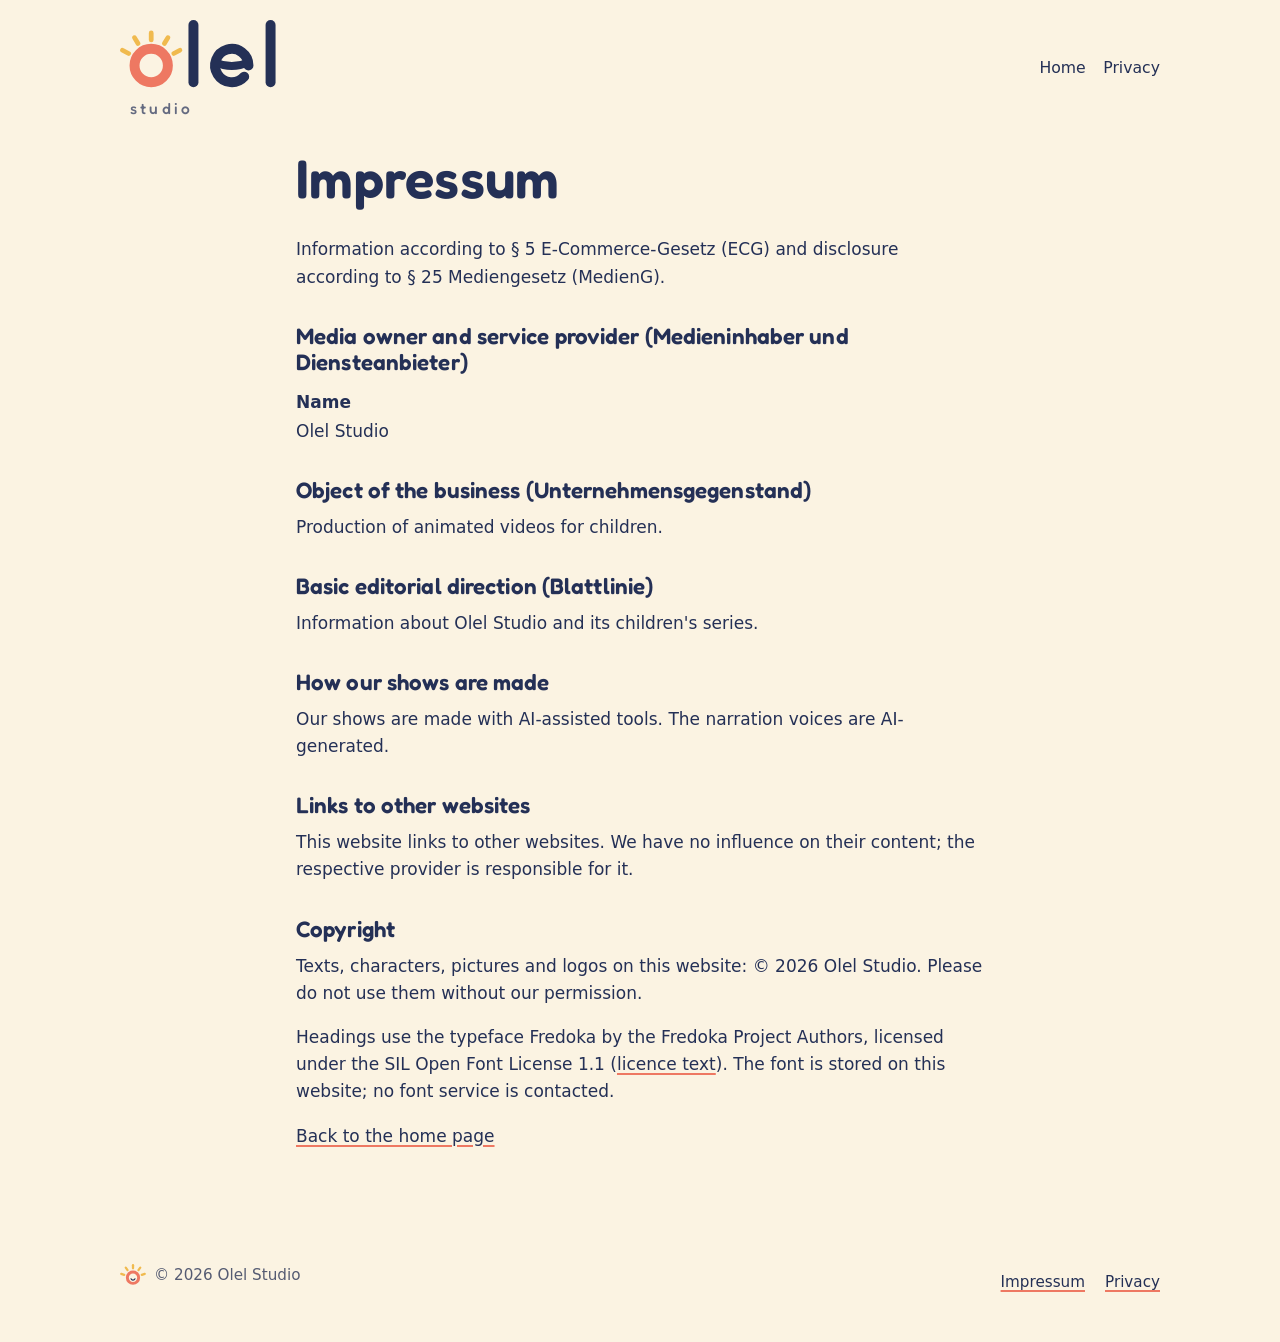
==== impressum.html @ 3c49e5b8 "Olel Studio website, first version Co-Authored-By: Claude Opus 5.5 <noreply@anthropic.com>" ====
<!doctype html>
<html lang="en">
<head>
<meta charset="utf-8">
<meta name="viewport" content="width=device-width, initial-scale=1">
<title>Impressum | Olel Studio</title>
<meta name="description" content="Impressum (legal notice) of Olel Studio according to § 5 ECG and § 25 MedienG.">
<meta name="robots" content="index, follow">
<meta name="theme-color" content="#FBF3E2">
<link rel="canonical" href="https://olel.tv/impressum.html">
<link rel="icon" href="favicon.ico" sizes="any">
<link rel="icon" href="assets/icon-32.png" type="image/png" sizes="32x32">
<link rel="apple-touch-icon" href="apple-touch-icon.png">
<link rel="manifest" href="site.webmanifest">
<link rel="stylesheet" href="assets/site.css">
</head>
<body>
<a class="skip-link" href="#main">Skip to content</a>

<header class="site-header">
  <div class="wrap">
    <a class="logo" href="index.html" aria-label="Olel Studio, home">
      <svg xmlns="http://www.w3.org/2000/svg" viewBox="16 150 720 437" aria-hidden="true" focusable="false">
        <circle cx="160" cy="360" r="77" fill="none" stroke="#EE7862" stroke-width="46"/>
        <g stroke="#F0BA4E" stroke-width="22" stroke-linecap="round">
          <line x1="264.19" y1="304.60" x2="292.44" y2="289.58"/>
          <line x1="220.77" y1="258.85" x2="237.26" y2="231.42"/>
          <line x1="160.00" y1="242.00" x2="160.00" y2="210.00"/>
          <line x1="99.23" y1="258.85" x2="82.74" y2="231.42"/>
          <line x1="55.81" y1="304.60" x2="27.56" y2="289.58"/>
        </g>
        <g fill="none" stroke="#243056" stroke-width="46" stroke-linecap="round">
          <line x1="355" y1="173" x2="355" y2="437"/>
          <path d="M609,360 A77,77 0 1 0 589.22,411.52"/>
          <path d="M455.00,344.60 C505.05,367.70 558.95,367.70 609.00,344.60" stroke-width="35.88"/>
          <line x1="711" y1="173" x2="711" y2="437"/>
        </g>
        <text x="64" y="584" font-family="Fredoka, ui-rounded, sans-serif" font-weight="500" font-size="72" letter-spacing="14" fill="#646A80">studio</text>
      </svg>
    </a>
    <nav class="nav" aria-label="Main">
      <a href="index.html">Home</a>
      <a href="privacy.html">Privacy</a>
    </nav>
  </div>
</header>

<main id="main" class="legal">
  <div class="wrap">
    <h1>Impressum</h1>
    <p>Information according to <span lang="de">§ 5 E-Commerce-Gesetz (ECG)</span> and disclosure according to <span lang="de">§ 25 Mediengesetz (MedienG)</span>.</p>

    <h2>Media owner and service provider <span lang="de">(Medieninhaber und Diensteanbieter)</span></h2>
    <dl>
      <dt>Name</dt>
      <dd>Olel Studio</dd>





    </dl>

    <h2>Object of the business <span lang="de">(Unternehmensgegenstand)</span></h2>
    <p>Production of animated videos for children.</p>

    <h2>Basic editorial direction <span lang="de">(Blattlinie)</span></h2>
    <p>Information about Olel Studio and its children's series.</p>

    <h2>How our shows are made</h2>
    <p>Our shows are made with AI-assisted tools. The narration voices are AI-generated.</p>

    <h2>Links to other websites</h2>
    <p>This website links to other websites. We have no influence on their content; the respective provider is responsible for it.</p>

    <h2>Copyright</h2>
    <p>Texts, characters, pictures and logos on this website: &copy; 2026 Olel Studio. Please do not use them without our permission.</p>
    <p>Headings use the typeface Fredoka by the Fredoka Project Authors, licensed under the SIL Open Font License 1.1 (<a href="assets/fonts/OFL.txt">licence text</a>). The font is stored on this website; no font service is contacted.</p>

    <p><a class="back" href="index.html">Back to the home page</a></p>
  </div>
</main>

<footer class="site-footer">
  <div class="wrap">
    <p class="footer-sun"><img src="assets/olel-sun.svg" alt="" width="26" height="21"> &copy; 2026 Olel Studio</p>
    <ul>
      <li><a href="impressum.html" aria-current="page">Impressum</a></li>
      <li><a href="privacy.html">Privacy</a></li>
    </ul>
  </div>
</footer>
</body>
</html>
---- assets/site.css ----
/* Olel Studio - olel.tv
   Plain CSS, no build step, no external requests.
   Palette (see logo README): navy #243056, coral #EE7862, gold #F0BA4E, cream #FBF3E2. */

@font-face {
  font-family: "Fredoka";
  src: url("fonts/Fredoka-latin.woff2") format("woff2"),
       url("fonts/Fredoka-variable.ttf") format("truetype");
  font-weight: 300 700;
  font-style: normal;
  font-display: swap;
}

:root {
  --navy: #243056;
  --coral: #EE7862;
  --gold: #F0BA4E;
  --cream: #FBF3E2;
  --paper: #FFFAF0;
  --muted: #555B72;       /* 6.0:1 on cream */
  --line: #E9DCC0;
  --coral-soft: #FADBD2;
  --gold-soft: #FBE9C2;
  --radius: 20px;
  --wrap: 68rem;
  --font-head: "Fredoka", ui-rounded, "Segoe UI", system-ui, sans-serif;
  --font-body: system-ui, -apple-system, "Segoe UI", Roboto, "Helvetica Neue", Arial, sans-serif;
  color-scheme: light;
}

*, *::before, *::after { box-sizing: border-box; }

html { -webkit-text-size-adjust: 100%; text-size-adjust: 100%; scroll-behavior: smooth; }

body {
  margin: 0;
  background: var(--cream);
  color: var(--navy);
  font-family: var(--font-body);
  font-size: 1.0625rem;
  line-height: 1.6;
}

img, svg { display: block; max-width: 100%; height: auto; }

h1, h2, h3 {
  font-family: var(--font-head);
  font-weight: 600;
  line-height: 1.15;
  margin: 0 0 0.5em;
  letter-spacing: 0.005em;
}
h1 { font-size: clamp(2.1rem, 6vw, 3.4rem); }
h2 { font-size: clamp(1.6rem, 4vw, 2.25rem); }
h3 { font-size: 1.25rem; }

p { margin: 0 0 1em; }

a {
  color: var(--navy);
  text-decoration: underline;
  text-decoration-color: var(--coral);
  text-decoration-thickness: 2px;
  text-underline-offset: 3px;
}
a:hover { text-decoration-color: var(--navy); }

:focus-visible {
  outline: 3px solid var(--navy);
  outline-offset: 3px;
  border-radius: 6px;
}

.skip-link {
  position: absolute;
  left: 1rem;
  top: -4rem;
  background: var(--navy);
  color: var(--cream);
  padding: 0.6rem 1rem;
  border-radius: 10px;
  z-index: 10;
}
.skip-link:focus { top: 1rem; }

.wrap {
  width: 100%;
  max-width: var(--wrap);
  margin: 0 auto;
  padding: 0 1rem;
}
@media (min-width: 40rem) { .wrap { padding: 0 1.5rem; } }

/* Header */
.site-header { padding: 1.25rem 0 0.5rem; }
.site-header .wrap {
  display: flex;
  align-items: center;
  justify-content: space-between;
  gap: 1rem;
  flex-wrap: wrap;
}
.logo { display: inline-block; text-decoration: none; }
.logo svg { width: 132px; }
@media (min-width: 40rem) { .logo svg { width: 156px; } }

.nav { display: flex; gap: 0.25rem 1.1rem; flex-wrap: wrap; font-size: 0.98rem; }
.nav a { text-decoration-color: transparent; padding: 0.25rem 0; }
.nav a:hover, .nav a:focus-visible { text-decoration-color: var(--coral); }

/* Hero */
.hero { padding: 1.5rem 0 2.5rem; }
.hero .wrap { display: grid; gap: 1.75rem; align-items: center; }
@media (min-width: 52rem) { .hero .wrap { grid-template-columns: 1.05fr 1fr; gap: 2.5rem; } }
.hero .lede { font-size: 1.15rem; max-width: 34rem; }
.hero-figure {
  margin: 0;
  border-radius: var(--radius);
  overflow: hidden;
  box-shadow: 0 10px 30px -14px rgba(36, 48, 86, 0.45);
  border: 4px solid var(--paper);
}

.eyebrow {
  display: inline-flex;
  align-items: center;
  gap: 0.5rem;
  font-family: var(--font-head);
  font-weight: 500;
  font-size: 0.95rem;
  background: var(--gold-soft);
  border-radius: 999px;
  padding: 0.25rem 0.85rem 0.25rem 0.5rem;
  margin-bottom: 1rem;
}
.eyebrow img { width: 22px; height: auto; }

/* Sections */
.section { padding: 3rem 0; }
.section-alt { background: var(--paper); border-top: 1px solid var(--line); border-bottom: 1px solid var(--line); }
.section-intro { max-width: 42rem; }

/* Series */
.banner {
  margin: 1.5rem 0 2rem;
  border-radius: var(--radius);
  overflow: hidden;
  box-shadow: 0 10px 30px -14px rgba(36, 48, 86, 0.45);
}

.episodes {
  list-style: none;
  padding: 0;
  margin: 0 0 2rem;
  display: grid;
  gap: 1.25rem;
}
@media (min-width: 36rem) { .episodes { grid-template-columns: repeat(2, 1fr); } }
@media (min-width: 56rem) { .episodes { grid-template-columns: repeat(3, 1fr); } }

.card {
  background: var(--paper);
  border: 1px solid var(--line);
  border-radius: var(--radius);
  overflow: hidden;
  height: 100%;
}
.section-alt .card { background: var(--cream); }
.card img { width: 100%; aspect-ratio: 16 / 9; object-fit: cover; }
.card-body { padding: 0.9rem 1.1rem 1.1rem; }
.card-body h3 { margin-bottom: 0.35rem; }
.ep-num { font-size: 0.9rem; color: var(--muted); margin: 0 0 0.2rem; }
.words { margin: 0; font-size: 0.98rem; }
.word {
  display: inline-block;
  font-family: var(--font-head);
  font-weight: 500;
  background: var(--coral-soft);
  border-radius: 999px;
  padding: 0.05rem 0.65rem;
  margin: 0.15rem 0.1rem 0 0;
}

.watch {
  display: flex;
  flex-wrap: wrap;
  align-items: center;
  gap: 0.75rem 1rem;
}
.button {
  display: inline-flex;
  align-items: center;
  gap: 0.55rem;
  background: var(--navy);
  color: var(--cream);
  font-family: var(--font-head);
  font-weight: 500;
  font-size: 1.1rem;
  text-decoration: none;
  padding: 0.75rem 1.35rem;
  border-radius: 999px;
  transition: background-color 0.2s ease;
}
.button:hover { background: #313f6e; color: var(--cream); }
.button:focus-visible { outline-color: var(--coral); outline-offset: 3px; }
.button svg { width: 1.1em; height: 1.1em; }
.badge {
  font-family: var(--font-head);
  font-weight: 500;
  background: var(--gold-soft);
  border: 1px dashed #C9962E;
  border-radius: 999px;
  padding: 0.3rem 0.85rem;
  font-size: 0.95rem;
}
.note { color: var(--muted); font-size: 0.95rem; margin-top: 1rem; }

/* How we make */
.points {
  list-style: none;
  padding: 0;
  margin: 1.5rem 0 2rem;
  display: grid;
  gap: 1rem;
}
@media (min-width: 40rem) { .points { grid-template-columns: repeat(2, 1fr); } }
@media (min-width: 60rem) { .points { grid-template-columns: repeat(3, 1fr); } }
.points li {
  background: var(--cream);
  border-radius: var(--radius);
  padding: 1.1rem 1.2rem 0.4rem;
  border-left: 6px solid var(--gold);
}
.points li:nth-child(3n+2) { border-left-color: var(--coral); }
.points li:nth-child(3n) { border-left-color: var(--navy); }
.points h3 { font-size: 1.15rem; margin-bottom: 0.3rem; }

.cast {
  list-style: none;
  padding: 0;
  margin: 0;
  display: grid;
  gap: 1rem;
}
@media (min-width: 40rem) { .cast { grid-template-columns: repeat(3, 1fr); } }
.cast figure { margin: 0; }
.cast img { border-radius: 14px; aspect-ratio: 16 / 9; object-fit: cover; width: 100%; }
.cast figcaption { font-size: 0.95rem; color: var(--muted); padding-top: 0.4rem; }

/* Parents */
.tips {
  counter-reset: tip;
  list-style: none;
  padding: 0;
  margin: 1.5rem 0 0;
  display: grid;
  gap: 1rem;
}
@media (min-width: 44rem) { .tips { grid-template-columns: repeat(2, 1fr); } }
.tips li {
  counter-increment: tip;
  position: relative;
  background: var(--paper);
  border: 1px solid var(--line);
  border-radius: var(--radius);
  padding: 1.1rem 1.2rem 0.3rem 4rem;
}
.tips li::before {
  content: counter(tip);
  position: absolute;
  left: 1.1rem;
  top: 1.05rem;
  width: 2.1rem;
  height: 2.1rem;
  border-radius: 50%;
  background: var(--coral-soft);
  font-family: var(--font-head);
  font-weight: 600;
  display: grid;
  place-items: center;
}
.tips h3 { font-size: 1.15rem; margin-bottom: 0.25rem; }

.age-box {
  margin-top: 1.5rem;
  background: var(--gold-soft);
  border-radius: var(--radius);
  padding: 1.1rem 1.3rem 0.2rem;
}

/* Honesty / AI */
.honest {
  background: var(--navy);
  color: var(--cream);
  border-radius: var(--radius);
  padding: 1.6rem 1.4rem 0.8rem;
}
.honest h2 { color: var(--cream); }
.honest a { color: var(--cream); text-decoration-color: var(--gold); }
.honest strong { color: #FFE3A3; font-weight: 600; }

/* Footer */
.site-footer {
  padding: 2rem 0 2.5rem;
  font-size: 0.95rem;
  color: var(--muted);
}
.site-footer .wrap {
  display: flex;
  flex-wrap: wrap;
  gap: 0.75rem 1.5rem;
  align-items: center;
  justify-content: space-between;
}
.site-footer ul { list-style: none; display: flex; flex-wrap: wrap; gap: 0.5rem 1.25rem; padding: 0; margin: 0; }
.site-footer a { color: var(--navy); }
.footer-sun { display: inline-flex; align-items: center; gap: 0.5rem; }
.footer-sun img { width: 26px; }

/* Legal pages */
.legal { padding: 1.5rem 0 3rem; }
.legal .wrap { max-width: 46rem; }
.legal h2 { font-size: 1.4rem; margin-top: 2rem; }
.legal dl { margin: 0 0 1rem; }
.legal dt { font-weight: 700; margin-top: 0.9rem; }
.legal dd { margin: 0.1rem 0 0; }
.placeholder {
  background: #FFE3A3;
  outline: 2px dashed #B9811B;
  border-radius: 4px;
  padding: 0 0.3rem;
  font-family: ui-monospace, "Cascadia Mono", Consolas, monospace;
  font-size: 0.95em;
}
.back { display: inline-block; margin-bottom: 1rem; }

@media (prefers-reduced-motion: reduce) {
  html { scroll-behavior: auto; }
  *, *::before, *::after { transition: none !important; animation: none !important; }
}

@media print {
  body { background: #fff; }
  .nav, .skip-link { display: none; }
}
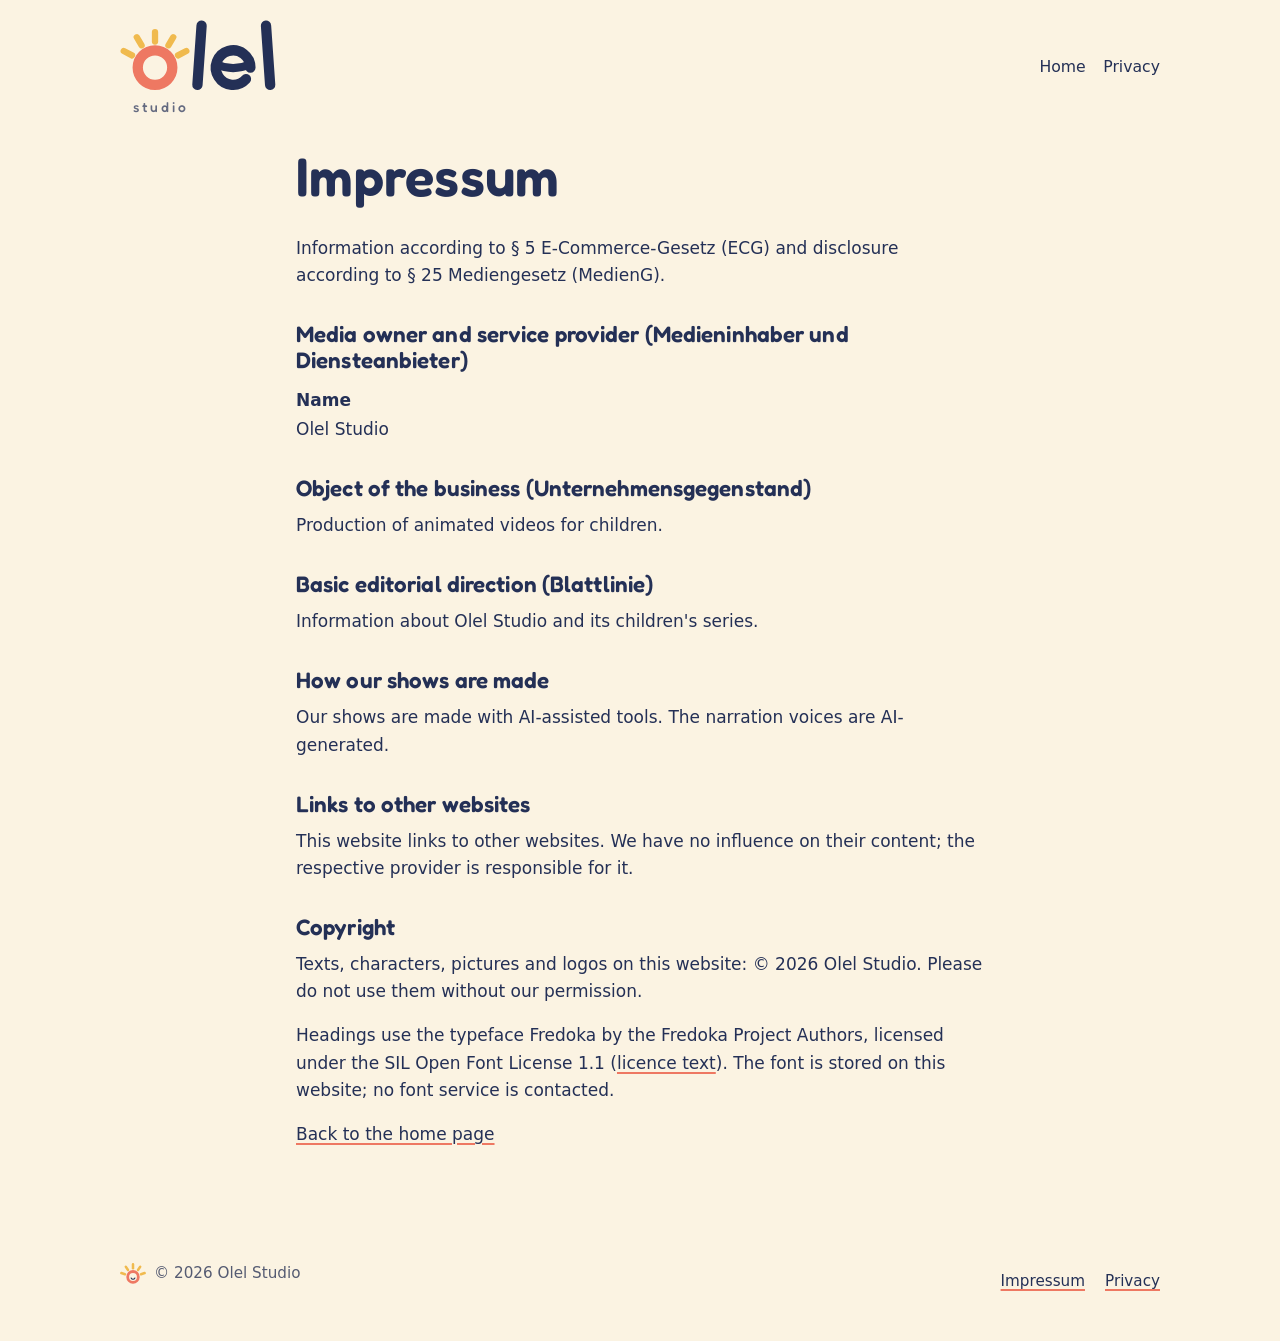
==== commit 0e0120dc: "Refined Olel logo (C3: tighter spacing, friends lean, bolder rays) Co-Authored-By: Claude Opus 5.5 <" ====
--- a/impressum.html
+++ b/impressum.html
@@ -20,22 +20,22 @@
 <header class="site-header">
   <div class="wrap">
     <a class="logo" href="index.html" aria-label="Olel Studio, home">
-      <svg xmlns="http://www.w3.org/2000/svg" viewBox="16 150 720 437" aria-hidden="true" focusable="false">
+      <svg xmlns="http://www.w3.org/2000/svg" viewBox="4 148 695 415" aria-hidden="true" focusable="false">
         <circle cx="160" cy="360" r="77" fill="none" stroke="#EE7862" stroke-width="46"/>
-        <g stroke="#F0BA4E" stroke-width="22" stroke-linecap="round">
-          <line x1="264.19" y1="304.60" x2="292.44" y2="289.58"/>
-          <line x1="220.77" y1="258.85" x2="237.26" y2="231.42"/>
-          <line x1="160.00" y1="242.00" x2="160.00" y2="210.00"/>
-          <line x1="99.23" y1="258.85" x2="82.74" y2="231.42"/>
-          <line x1="55.81" y1="304.60" x2="27.56" y2="289.58"/>
+        <g stroke="#F0BA4E" stroke-width="28" stroke-linecap="round">
+          <line x1="262.42" y1="305.54" x2="299.51" y2="285.82"/>
+          <line x1="219.74" y1="260.57" x2="241.38" y2="224.57"/>
+          <line x1="160.00" y1="244.00" x2="160.00" y2="202.00"/>
+          <line x1="100.26" y1="260.57" x2="78.62" y2="224.57"/>
+          <line x1="57.58" y1="305.54" x2="20.49" y2="285.82"/>
         </g>
         <g fill="none" stroke="#243056" stroke-width="46" stroke-linecap="round">
-          <line x1="355" y1="173" x2="355" y2="437"/>
-          <path d="M609,360 A77,77 0 1 0 589.22,411.52"/>
-          <path d="M455.00,344.60 C505.05,367.70 558.95,367.70 609.00,344.60" stroke-width="35.88"/>
-          <line x1="711" y1="173" x2="711" y2="437"/>
+          <line x1="367.42" y1="173.64" x2="349.00" y2="437.00"/>
+          <line x1="654.58" y1="173.64" x2="673.00" y2="437.00"/>
+          <path d="M585.00,360.00 A77.00,77.00 0 1 0 565.22,411.52" stroke-width="46"/>
+          <path d="M431.00,344.60 C481.05,367.70 534.95,367.70 585.00,344.60" stroke-width="35.88"/>
         </g>
-        <text x="64" y="584" font-family="Fredoka, ui-rounded, sans-serif" font-weight="500" font-size="72" letter-spacing="14" fill="#646A80">studio</text>
+        <text x="64" y="560" font-family="Fredoka, ui-rounded, sans-serif" font-weight="500" font-size="62" letter-spacing="13" fill="#646A80">studio</text>
       </svg>
     </a>
     <nav class="nav" aria-label="Main">
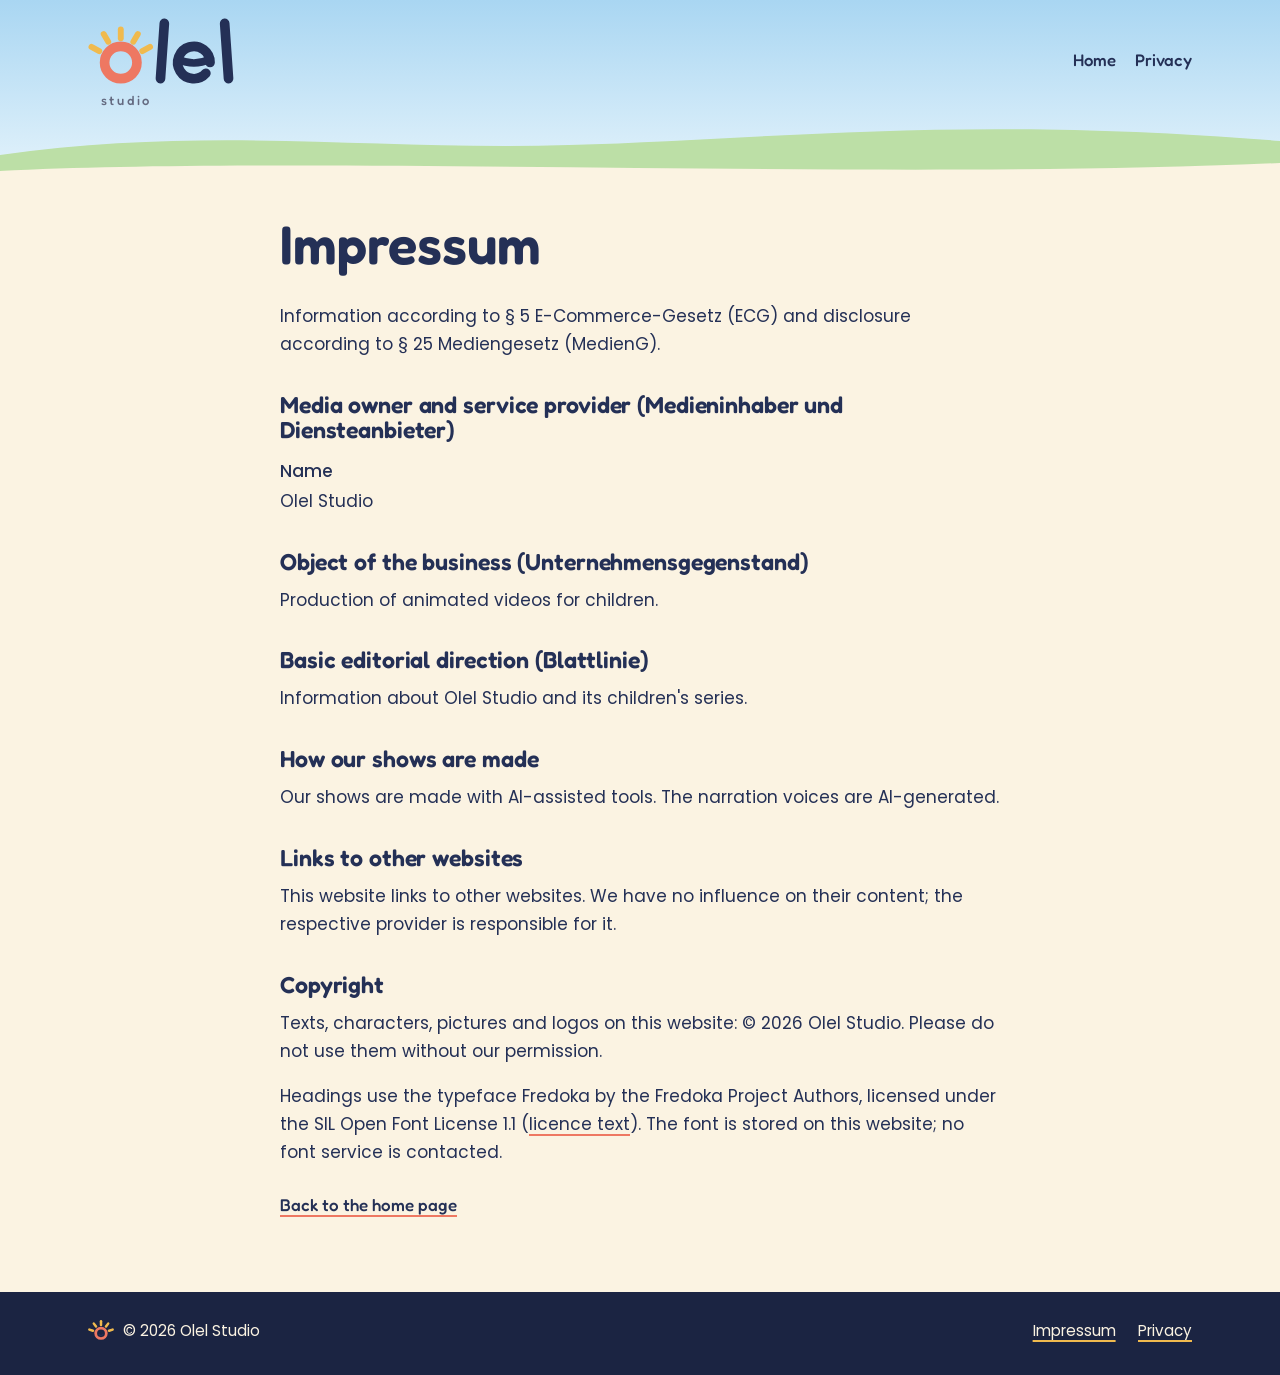
==== commit f16d0db9: "New olel.tv: animated valley, real characters, shorter copy Co-Authored-By: Claude Opus 5.5 <noreply" ====
--- a/impressum.html
+++ b/impressum.html
@@ -14,15 +14,16 @@
 <link rel="manifest" href="site.webmanifest">
 <link rel="stylesheet" href="assets/site.css">
 </head>
-<body>
+<body class="legal-page">
 <a class="skip-link" href="#main">Skip to content</a>
 
+<div class="legal-top">
 <header class="site-header">
   <div class="wrap">
     <a class="logo" href="index.html" aria-label="Olel Studio, home">
       <svg xmlns="http://www.w3.org/2000/svg" viewBox="4 148 695 415" aria-hidden="true" focusable="false">
         <circle cx="160" cy="360" r="77" fill="none" stroke="#EE7862" stroke-width="46"/>
-        <g stroke="#F0BA4E" stroke-width="28" stroke-linecap="round">
+        <g class="logo-rays" stroke="#F0BA4E" stroke-width="28" stroke-linecap="round">
           <line x1="262.42" y1="305.54" x2="299.51" y2="285.82"/>
           <line x1="219.74" y1="260.57" x2="241.38" y2="224.57"/>
           <line x1="160.00" y1="244.00" x2="160.00" y2="202.00"/>
@@ -44,6 +45,8 @@
     </nav>
   </div>
 </header>
+<svg class="hills" viewBox="0 0 1440 80" preserveAspectRatio="none" aria-hidden="true" focusable="false"><path d="M0 80 V44 C240 14 420 40 640 34 C880 28 1080 4 1440 30 V80 Z" fill="#BCDFA6"/><path d="M0 80 V60 C360 44 1000 70 1440 52 V80 Z" fill="#FBF3E2"/></svg>
+</div>
 
 <main id="main" class="legal">
   <div class="wrap">
--- a/assets/site.css
+++ b/assets/site.css
@@ -1,6 +1,8 @@
-/* Olel Studio - olel.tv
-   Plain CSS, no build step, no external requests.
-   Palette (see logo README): navy #243056, coral #EE7862, gold #F0BA4E, cream #FBF3E2. */
+/* Olel Studio, olel.tv (v2, 23 Nov 2026)
+   Plain CSS, no build step, no requests to any other server.
+   Studio colours (logo README): navy #243056, coral #EE7862, gold #F0BA4E, cream #FBF3E2.
+   Show colours (look.py "bplus2"): Tumbo teal (32,164,152), digger violet (134,92,214), outline navy #2A2F45.
+   Motion: transform and opacity only, slow and calm; prefers-reduced-motion turns all of it off. */
 
 @font-face {
   font-family: "Fredoka";
@@ -10,50 +12,74 @@
   font-style: normal;
   font-display: swap;
 }
+@font-face {
+  font-family: "Poppins";
+  src: url("fonts/Poppins-Regular-latin.woff2") format("woff2");
+  font-weight: 400;
+  font-style: normal;
+  font-display: swap;
+}
+@font-face {
+  font-family: "Poppins";
+  src: url("fonts/Poppins-Medium-latin.woff2") format("woff2");
+  font-weight: 500 700;
+  font-style: normal;
+  font-display: swap;
+}
 
 :root {
   --navy: #243056;
+  --ink: #2A2F45;
   --coral: #EE7862;
   --gold: #F0BA4E;
   --cream: #FBF3E2;
-  --paper: #FFFAF0;
-  --muted: #555B72;       /* 6.0:1 on cream */
-  --line: #E9DCC0;
-  --coral-soft: #FADBD2;
-  --gold-soft: #FBE9C2;
-  --radius: 20px;
-  --wrap: 68rem;
+  --paper: #FFFDF8;
+  --muted: #4E566F;
+  --sky-top: #A9D6F2;
+  --sky-low: #E8F5FC;
+  --grass: #A4CF86;
+  --teal: #20A498;
+  --teal-deep: #11695F;
+  --violet: #865CD6;
+  --violet-deep: #5E3BB0;
+  --red-deep: #B42A24;
+  --brown-deep: #7E4C20;
+  --teal-soft: #D6F0EC;
+  --violet-soft: #ECE4FA;
+  --coral-soft: #FCE1D9;
+  --gold-soft: #FCEBC4;
+  --green-soft: #DDEFD0;
+  --red-soft: #FBDCD8;
+  --brown-soft: #F3E3D1;
+  --wrap: 72rem;
   --font-head: "Fredoka", ui-rounded, "Segoe UI", system-ui, sans-serif;
-  --font-body: system-ui, -apple-system, "Segoe UI", Roboto, "Helvetica Neue", Arial, sans-serif;
+  --font-body: "Poppins", system-ui, -apple-system, "Segoe UI", sans-serif;
+  --pop: cubic-bezier(.34, 1.56, .64, 1);
   color-scheme: light;
 }
 
 *, *::before, *::after { box-sizing: border-box; }
-
 html { -webkit-text-size-adjust: 100%; text-size-adjust: 100%; scroll-behavior: smooth; }
-
 body {
   margin: 0;
   background: var(--cream);
   color: var(--navy);
   font-family: var(--font-body);
   font-size: 1.0625rem;
-  line-height: 1.6;
-}
-
-img, svg { display: block; max-width: 100%; height: auto; }
+  line-height: 1.65;
+  overflow-x: hidden;
+}
+img, svg, video { display: block; max-width: 100%; }
+img { height: auto; }
 
 h1, h2, h3 {
   font-family: var(--font-head);
   font-weight: 600;
-  line-height: 1.15;
-  margin: 0 0 0.5em;
-  letter-spacing: 0.005em;
-}
-h1 { font-size: clamp(2.1rem, 6vw, 3.4rem); }
-h2 { font-size: clamp(1.6rem, 4vw, 2.25rem); }
-h3 { font-size: 1.25rem; }
-
+  line-height: 1.1;
+  margin: 0 0 .5em;
+}
+h2 { font-size: clamp(1.9rem, 4.6vw, 3rem); letter-spacing: -.005em; }
+h3 { font-size: 1.3rem; }
 p { margin: 0 0 1em; }
 
 a {
@@ -61,285 +87,433 @@
   text-decoration: underline;
   text-decoration-color: var(--coral);
   text-decoration-thickness: 2px;
-  text-underline-offset: 3px;
-}
-a:hover { text-decoration-color: var(--navy); }
-
-:focus-visible {
-  outline: 3px solid var(--navy);
-  outline-offset: 3px;
-  border-radius: 6px;
-}
+  text-underline-offset: 4px;
+}
+a:hover { text-decoration-style: wavy; }
+
+:focus-visible { outline: 3px solid var(--navy); outline-offset: 3px; border-radius: 8px; }
 
 .skip-link {
-  position: absolute;
-  left: 1rem;
-  top: -4rem;
-  background: var(--navy);
-  color: var(--cream);
-  padding: 0.6rem 1rem;
-  border-radius: 10px;
-  z-index: 10;
+  position: absolute; left: 1rem; top: -5rem; z-index: 50;
+  background: var(--navy); color: var(--cream);
+  padding: .6rem 1rem; border-radius: 12px;
 }
 .skip-link:focus { top: 1rem; }
-
-.wrap {
-  width: 100%;
-  max-width: var(--wrap);
-  margin: 0 auto;
-  padding: 0 1rem;
-}
+.sr-only {
+  position: absolute; width: 1px; height: 1px; margin: -1px; padding: 0;
+  overflow: hidden; clip: rect(0 0 0 0); white-space: nowrap; border: 0;
+}
+
+.wrap { width: 100%; max-width: var(--wrap); margin: 0 auto; padding: 0 1rem; }
 @media (min-width: 40rem) { .wrap { padding: 0 1.5rem; } }
 
-/* Header */
-.site-header { padding: 1.25rem 0 0.5rem; }
-.site-header .wrap {
-  display: flex;
-  align-items: center;
-  justify-content: space-between;
-  gap: 1rem;
-  flex-wrap: wrap;
-}
-.logo { display: inline-block; text-decoration: none; }
-.logo svg { width: 132px; }
-@media (min-width: 40rem) { .logo svg { width: 156px; } }
-
-.nav { display: flex; gap: 0.25rem 1.1rem; flex-wrap: wrap; font-size: 0.98rem; }
-.nav a { text-decoration-color: transparent; padding: 0.25rem 0; }
-.nav a:hover, .nav a:focus-visible { text-decoration-color: var(--coral); }
-
-/* Hero */
-.hero { padding: 1.5rem 0 2.5rem; }
-.hero .wrap { display: grid; gap: 1.75rem; align-items: center; }
-@media (min-width: 52rem) { .hero .wrap { grid-template-columns: 1.05fr 1fr; gap: 2.5rem; } }
-.hero .lede { font-size: 1.15rem; max-width: 34rem; }
-.hero-figure {
-  margin: 0;
-  border-radius: var(--radius);
+/* ---------- header ---------- */
+.site-header { position: relative; z-index: 5; padding: 1.1rem 0 .4rem; }
+.home .site-header { position: absolute; top: 0; left: 0; right: 0; }
+.site-header .wrap { display: flex; align-items: center; justify-content: space-between; gap: .75rem 1.25rem; }
+.logo { display: inline-block; text-decoration: none; border-radius: 10px; }
+.logo svg { width: 96px; height: auto; overflow: visible; }
+@media (min-width: 40rem) { .logo svg { width: 146px; } }
+.logo-rays { transform-box: view-box; transform-origin: 160px 360px; }
+.logo:hover .logo-rays, .logo:focus-visible .logo-rays { animation: rays-wiggle 1.1s ease-in-out; }
+@keyframes rays-wiggle {
+  0%, 100% { transform: rotate(0); }
+  30% { transform: rotate(-14deg); }
+  65% { transform: rotate(10deg); }
+}
+.nav { display: flex; gap: .1rem 1.2rem; white-space: nowrap; font-family: var(--font-head); font-weight: 500; font-size: 1.05rem; }
+.nav a { text-decoration-color: transparent; padding: .25rem 0; }
+.nav a:hover, .nav a:focus-visible { text-decoration-color: var(--coral); text-decoration-style: wavy; }
+@media (max-width: 26rem) { .nav { gap: .1rem .75rem; font-size: .95rem; } }
+
+/* ---------- hero: the valley ---------- */
+.hero {
+  position: relative;
   overflow: hidden;
-  box-shadow: 0 10px 30px -14px rgba(36, 48, 86, 0.45);
-  border: 4px solid var(--paper);
-}
-
-.eyebrow {
-  display: inline-flex;
-  align-items: center;
-  gap: 0.5rem;
-  font-family: var(--font-head);
-  font-weight: 500;
-  font-size: 0.95rem;
-  background: var(--gold-soft);
-  border-radius: 999px;
-  padding: 0.25rem 0.85rem 0.25rem 0.5rem;
-  margin-bottom: 1rem;
-}
-.eyebrow img { width: 22px; height: auto; }
-
-/* Sections */
-.section { padding: 3rem 0; }
-.section-alt { background: var(--paper); border-top: 1px solid var(--line); border-bottom: 1px solid var(--line); }
-.section-intro { max-width: 42rem; }
-
-/* Series */
-.banner {
-  margin: 1.5rem 0 2rem;
-  border-radius: var(--radius);
-  overflow: hidden;
-  box-shadow: 0 10px 30px -14px rgba(36, 48, 86, 0.45);
-}
-
-.episodes {
-  list-style: none;
-  padding: 0;
-  margin: 0 0 2rem;
-  display: grid;
-  gap: 1.25rem;
-}
-@media (min-width: 36rem) { .episodes { grid-template-columns: repeat(2, 1fr); } }
-@media (min-width: 56rem) { .episodes { grid-template-columns: repeat(3, 1fr); } }
-
-.card {
-  background: var(--paper);
-  border: 1px solid var(--line);
-  border-radius: var(--radius);
-  overflow: hidden;
-  height: 100%;
-}
-.section-alt .card { background: var(--cream); }
-.card img { width: 100%; aspect-ratio: 16 / 9; object-fit: cover; }
-.card-body { padding: 0.9rem 1.1rem 1.1rem; }
-.card-body h3 { margin-bottom: 0.35rem; }
-.ep-num { font-size: 0.9rem; color: var(--muted); margin: 0 0 0.2rem; }
-.words { margin: 0; font-size: 0.98rem; }
-.word {
-  display: inline-block;
-  font-family: var(--font-head);
-  font-weight: 500;
-  background: var(--coral-soft);
-  border-radius: 999px;
-  padding: 0.05rem 0.65rem;
-  margin: 0.15rem 0.1rem 0 0;
-}
-
-.watch {
-  display: flex;
-  flex-wrap: wrap;
-  align-items: center;
-  gap: 0.75rem 1rem;
-}
-.button {
-  display: inline-flex;
-  align-items: center;
-  gap: 0.55rem;
-  background: var(--navy);
-  color: var(--cream);
-  font-family: var(--font-head);
-  font-weight: 500;
-  font-size: 1.1rem;
-  text-decoration: none;
-  padding: 0.75rem 1.35rem;
-  border-radius: 999px;
-  transition: background-color 0.2s ease;
-}
-.button:hover { background: #313f6e; color: var(--cream); }
-.button:focus-visible { outline-color: var(--coral); outline-offset: 3px; }
-.button svg { width: 1.1em; height: 1.1em; }
-.badge {
-  font-family: var(--font-head);
-  font-weight: 500;
-  background: var(--gold-soft);
-  border: 1px dashed #C9962E;
-  border-radius: 999px;
-  padding: 0.3rem 0.85rem;
-  font-size: 0.95rem;
-}
-.note { color: var(--muted); font-size: 0.95rem; margin-top: 1rem; }
-
-/* How we make */
-.points {
-  list-style: none;
-  padding: 0;
-  margin: 1.5rem 0 2rem;
-  display: grid;
-  gap: 1rem;
-}
-@media (min-width: 40rem) { .points { grid-template-columns: repeat(2, 1fr); } }
-@media (min-width: 60rem) { .points { grid-template-columns: repeat(3, 1fr); } }
-.points li {
-  background: var(--cream);
-  border-radius: var(--radius);
-  padding: 1.1rem 1.2rem 0.4rem;
-  border-left: 6px solid var(--gold);
-}
-.points li:nth-child(3n+2) { border-left-color: var(--coral); }
-.points li:nth-child(3n) { border-left-color: var(--navy); }
-.points h3 { font-size: 1.15rem; margin-bottom: 0.3rem; }
-
-.cast {
-  list-style: none;
-  padding: 0;
-  margin: 0;
-  display: grid;
-  gap: 1rem;
-}
-@media (min-width: 40rem) { .cast { grid-template-columns: repeat(3, 1fr); } }
-.cast figure { margin: 0; }
-.cast img { border-radius: 14px; aspect-ratio: 16 / 9; object-fit: cover; width: 100%; }
-.cast figcaption { font-size: 0.95rem; color: var(--muted); padding-top: 0.4rem; }
-
-/* Parents */
-.tips {
-  counter-reset: tip;
-  list-style: none;
-  padding: 0;
-  margin: 1.5rem 0 0;
-  display: grid;
-  gap: 1rem;
-}
-@media (min-width: 44rem) { .tips { grid-template-columns: repeat(2, 1fr); } }
-.tips li {
-  counter-increment: tip;
+  isolation: isolate;
+  background: linear-gradient(180deg, var(--sky-top) 0%, #C6E6F7 38%, var(--sky-low) 72%);
+  padding-top: 5.5rem;
+}
+@media (min-width: 40rem) { .hero { padding-top: 6.25rem; } }
+
+.sky { position: absolute; inset: 0; z-index: -1; pointer-events: none; }
+.sun {
+  position: absolute; width: clamp(74px, 11vw, 150px); height: auto;
+  top: clamp(4.6rem, 9vw, 6.5rem); right: clamp(.75rem, 7vw, 8rem);
+  overflow: visible;
+}
+.sun-rays { transform-box: view-box; transform-origin: 350px 380px; animation: rays-sway 9s ease-in-out infinite alternate; }
+@keyframes rays-sway { from { transform: rotate(-9deg); } to { transform: rotate(9deg); } }
+
+.clouds { position: absolute; inset: 0; }
+.cloud { position: absolute; left: 0; height: auto; opacity: .95; }
+.cloud.c1 { top: 18%; width: clamp(90px, 13vw, 190px); --x: 8vw; transform: translateX(var(--x)); animation: drift 150s linear infinite; animation-delay: -30s; }
+.cloud.c2 { top: 7%;  width: clamp(70px, 9vw, 140px);  --x: 52vw; transform: translateX(var(--x)); animation: drift 190s linear infinite; animation-delay: -120s; }
+.cloud.c3 { top: 30%; width: clamp(60px, 7vw, 110px);  --x: 74vw; transform: translateX(var(--x)); animation: drift 230s linear infinite; animation-delay: -190s; }
+@keyframes drift { from { transform: translateX(-22vw); } to { transform: translateX(108vw); } }
+
+.hero-copy { position: relative; z-index: 1; text-align: center; padding-top: .5rem; padding-bottom: .25rem; }
+.kicker {
+  display: inline-block; margin: 0 0 .8rem;
+  font-family: var(--font-head); font-weight: 500; font-size: .98rem; letter-spacing: .02em;
+  background: rgba(255, 255, 255, .72); border-radius: 999px; padding: .2rem .9rem;
+}
+.hero h1 {
+  font-size: clamp(3rem, 10.5vw, 6.4rem);
+  line-height: .98;
+  letter-spacing: -.012em;
+  margin: 0 0 .9rem;
+  text-shadow: 0 4px 0 rgba(255, 255, 255, .55);
+}
+.h1-tumbo { color: var(--teal-deep); }
+.lede { max-width: 33rem; margin: 0 auto 1.1rem; font-size: clamp(1.05rem, 2.2vw, 1.22rem); line-height: 1.55; }
+.soon {
+  display: inline-flex; align-items: center; gap: .55rem; margin: 0;
+  font-family: var(--font-head); font-weight: 500; font-size: 1.05rem;
+  background: var(--paper); border: 3px solid var(--ink); border-radius: 999px;
+  padding: .3rem 1rem .3rem .75rem; box-shadow: 0 4px 0 var(--ink);
+}
+.soon-dot { width: .8rem; height: .8rem; border-radius: 50%; background: var(--coral); border: 2px solid var(--ink); }
+.soon-center { display: flex; width: max-content; margin: 2.2rem auto 0; }
+
+/* the stage: hills behind, the cast on the path */
+.stage { position: relative; margin-top: clamp(-3rem, -3vw, -.5rem); }
+.land { position: absolute; inset: 0; pointer-events: none; }
+.layer { position: absolute; left: 0; bottom: 0; width: 100%; will-change: transform; }
+.mountains { height: 74%; bottom: 14%; opacity: .85; }
+.hills-far { height: 70%; }
+.hills-mid { height: 56%; }
+.meadow { height: 60%; }
+
+.actors {
   position: relative;
-  background: var(--paper);
-  border: 1px solid var(--line);
-  border-radius: var(--radius);
-  padding: 1.1rem 1.2rem 0.3rem 4rem;
-}
+  max-width: 1280px; margin: 0 auto;
+  aspect-ratio: 1280 / 440;
+}
+.actor, .prop {
+  position: absolute; left: var(--l); bottom: var(--b); width: var(--w);
+}
+.actor {
+  aspect-ratio: var(--ar);
+  padding: 0; margin: 0; border: 0; background: none; color: inherit; font: inherit;
+  cursor: pointer; -webkit-tap-highlight-color: transparent; border-radius: 18px;
+}
+.actor .enter, .actor .act, .actor .rig { display: block; position: absolute; inset: 0; }
+.actor img { position: absolute; left: 0; bottom: 0; width: 100%; height: auto; pointer-events: none; user-select: none; }
+.actor .rig { transform-origin: 50% 100%; }
+.actor:hover .rig { animation: wiggle .8s ease-in-out; }
+.actor:focus-visible { outline-offset: 6px; }
+
+.daisy-big { --l: .2%; --b: 8.5%; --w: 9.2%; transform-origin: 50% 100%; animation: sway 7s ease-in-out infinite alternate; z-index: 1; }
+.hedgehog { --l: 6.6%; --b: 11.4%; --w: 10.6%; --ar: 320 / 226; z-index: 3; }
+.tumbo    { --l: 16.5%; --b: 10.9%; --w: 38.5%; --ar: 1161 / 781; z-index: 4; }
+.stone    { --l: 56.6%; --b: 11.2%; --w: 4.4%; --ar: 140 / 114; z-index: 4; }
+.hole     { --l: 62.4%; --b: 8.6%; --w: 13.5%; --ar: 300 / 95; z-index: 2; }
+.hole img { transform: scaleX(-1); }
+.digger   { --l: 68.6%; --b: 6.2%; --w: 29%; --ar: 796 / 567; z-index: 3; }
+
+/* Tumbo's layers, from the export's layout.json (% of his box) */
+.tumbo .t-body  { left: .345%; top: 5.25%; bottom: auto; width: 99.311%; }
+.tumbo .t-bird  { left: 55.039%; top: .128%; bottom: auto; width: 19.035%; transform-origin: 50% 100%; }
+.tumbo .wheel   { position: absolute; top: 70.935%; width: 20.069%; aspect-ratio: 1; }
+.tumbo .wheel img { position: static; width: 100%; }
+.tumbo .w-rear  { left: 5.168%; }
+.tumbo .w-mid   { left: 24.978%; width: 19.983%; }
+.tumbo .w-front { left: 52.885%; }
+.tumbo .t-happy { opacity: 0; transition: opacity .25s ease; }
+.tumbo.is-happy .t-happy { opacity: 1; }
+
+.digger .d-dig { opacity: 0; }
+.digger.is-digging .d-up, .digger.is-digging .d-dig { animation: none; transition: opacity .2s ease; }
+.digger.is-digging .d-up { opacity: 0; }
+.digger.is-digging .d-dig { opacity: 1; }
+
+.grass-front { position: absolute; left: 0; right: 0; bottom: 0; height: 12%; z-index: 6; pointer-events: none; }
+.dz {
+  position: absolute; left: var(--x); bottom: var(--y, -10%); width: calc(clamp(14px, 2.1vw, 28px) * var(--s, 1));
+  transform-origin: 50% 100%; animation: sway 6s ease-in-out infinite alternate; animation-delay: var(--d);
+}
+
+/* speech bubble */
+.bubble {
+  position: absolute; left: var(--bx, 50%); bottom: var(--by, 80%); z-index: 8; margin: 0;
+  transform: translate(-50%, 0) scale(.2); transform-origin: 50% 120%; opacity: 0;
+  transition: transform .35s var(--pop), opacity .2s ease;
+  pointer-events: none;
+}
+.bubble.show { transform: translate(-50%, 0) scale(1); opacity: 1; }
+.bubble-word {
+  display: block; position: relative;
+  font-family: var(--font-head); font-weight: 600; font-size: clamp(1.3rem, 3.2vw, 2.3rem); line-height: 1;
+  color: var(--word, var(--navy));
+  background: var(--paper); border: 3px solid var(--ink); border-radius: 22px;
+  padding: .35em .6em .4em; box-shadow: 0 4px 0 var(--ink); white-space: nowrap;
+}
+.bubble-word::after {
+  content: ""; position: absolute; left: 50%; bottom: -11px; width: 18px; height: 18px; margin-left: -9px;
+  background: var(--paper); border-right: 3px solid var(--ink); border-bottom: 3px solid var(--ink);
+  transform: rotate(45deg); border-bottom-right-radius: 4px;
+}
+
+/* the word strip */
+.words { position: relative; background: var(--grass); text-align: center; padding: .6rem 0 .4rem; z-index: 2; }
+.words-title { font-size: clamp(1.45rem, 3.4vw, 2rem); margin: 0 0 .1rem; }
+.words-hint { margin: 0 0 .9rem; font-size: 1rem; }
+.chips { list-style: none; margin: 0; padding: 0; display: flex; flex-wrap: wrap; justify-content: center; gap: .7rem .8rem; }
+.chip {
+  --c: var(--teal); --c-soft: var(--teal-soft);
+  display: inline-flex; align-items: center; gap: .5rem;
+  font-family: var(--font-head); font-weight: 600; font-size: 1.28rem; line-height: 1;
+  color: var(--navy); background: var(--paper);
+  border: 3px solid var(--ink); border-radius: 999px; padding: .55rem 1.15rem .6rem .85rem;
+  box-shadow: 0 4px 0 var(--ink); cursor: pointer;
+  transition: transform .15s ease, box-shadow .15s ease, background-color .2s ease;
+  -webkit-tap-highlight-color: transparent;
+}
+.chip::before { content: ""; width: .8rem; height: .8rem; border-radius: 50%; background: var(--c); border: 2px solid var(--ink); }
+.chip:hover { transform: translateY(-2px); box-shadow: 0 6px 0 var(--ink); }
+.chip:active { transform: translateY(3px); box-shadow: 0 1px 0 var(--ink); }
+.chip.is-on { background: var(--c-soft); }
+.chip[data-say="stone"] { --c: #C4844A; --c-soft: var(--brown-soft); }
+.chip[data-say="apple"] { --c: #D6342C; --c-soft: var(--red-soft); }
+.chip[data-say="dig"], .chip[data-say="hole"] { --c: var(--violet); --c-soft: var(--violet-soft); }
+
+.edge { display: block; width: 100%; height: clamp(24px, 4vw, 56px); }
+
+/* ---------- sections ---------- */
+.section { padding: clamp(2.25rem, 5vw, 3.75rem) 0; }
+.section-lede { font-size: 1.12rem; color: var(--muted); max-width: 36rem; }
+.stories h2, .stories .section-lede, .valley h2 { text-align: center; margin-left: auto; margin-right: auto; }
+
+.episodes { list-style: none; margin: 2rem 0 0; padding: 0; display: grid; gap: 1.6rem; }
+@media (min-width: 40rem) { .episodes { grid-template-columns: repeat(2, 1fr); } }
+@media (min-width: 62rem) { .episodes { grid-template-columns: repeat(3, 1fr); gap: 1.8rem; } }
+.ep article {
+  height: 100%; background: var(--paper); border: 3px solid var(--ink); border-radius: 28px; padding: 10px;
+  box-shadow: 0 6px 0 var(--ink);
+  transition: transform .35s var(--pop), box-shadow .35s var(--pop);
+}
+.ep:hover article { transform: translateY(-6px) rotate(-.8deg); box-shadow: 0 12px 0 var(--ink); }
+.ep2:hover article { transform: translateY(-6px) rotate(.8deg); }
+.ep-pic { border-radius: 19px; overflow: hidden; background: var(--sky-low); }
+.ep-pic img { width: 100%; aspect-ratio: 16 / 9; object-fit: cover; transition: transform .6s ease; }
+.ep:hover .ep-pic img { transform: scale(1.05); }
+.ep-body { padding: .9rem .6rem .5rem; }
+.ep-num { display: flex; align-items: center; gap: .5rem; margin: 0 0 .35rem; font-size: .9rem; color: var(--muted); }
+.ep-num span {
+  display: grid; place-items: center; width: 1.8rem; height: 1.8rem; border-radius: 50%;
+  background: var(--coral); color: var(--ink); border: 2.5px solid var(--ink);
+  font-family: var(--font-head); font-weight: 600; font-size: 1rem;
+}
+.ep h3 { font-size: 1.45rem; margin-bottom: .3rem; }
+.ep-line { margin: 0 0 .8rem; color: var(--muted); }
+.ep-words { display: flex; gap: .5rem; margin: 0; }
+.w {
+  font-family: var(--font-head); font-weight: 600; font-size: 1.1rem; line-height: 1;
+  border-radius: 999px; padding: .35rem .8rem .4rem; border: 2px solid currentColor;
+}
+.w-teal { color: var(--teal-deep); background: var(--teal-soft); }
+.w-brown { color: var(--brown-deep); background: var(--brown-soft); }
+.w-red { color: var(--red-deep); background: var(--red-soft); }
+.w-violet { color: var(--violet-deep); background: var(--violet-soft); }
+
+/* how an episode goes */
+.how .how-grid {
+  display: grid; gap: 2rem; align-items: center;
+}
+@media (min-width: 56rem) { .how .how-grid { grid-template-columns: 1.05fr 1fr; gap: 3.5rem; } }
+.tv { margin: 0; position: relative; padding-top: 22px; }
+.tv::before, .tv::after {
+  content: ""; position: absolute; top: 2px; left: 50%; width: 4px; height: 34px; border-radius: 4px; background: var(--ink);
+  transform-origin: 50% 100%;
+}
+.tv::before { transform: translateX(-14px) rotate(-28deg); }
+.tv::after { transform: translateX(10px) rotate(28deg); }
+.tv-screen {
+  position: relative; background: var(--ink); border-radius: 30px; padding: 12px;
+  box-shadow: 0 7px 0 #151a2c;
+}
+.tv-screen video { width: 100%; height: auto; aspect-ratio: 16 / 9; border-radius: 20px; background: var(--sky-low); }
+.tv figcaption { text-align: center; margin-top: .9rem; font-size: .95rem; color: var(--muted); }
+.tv cite { font-style: normal; font-weight: 500; }
+.facts { list-style: none; margin: 1.25rem 0 0; padding: 0; display: grid; gap: 1.1rem; }
+@media (min-width: 36rem) and (max-width: 55.99rem) { .facts { grid-template-columns: 1fr 1fr; gap: 1.4rem 1.6rem; } }
+.facts li { position: relative; padding-left: 1.6rem; }
+.facts li::before {
+  content: ""; position: absolute; left: 0; top: .3rem; width: .95rem; height: .95rem; border-radius: 50%;
+  background: var(--gold); border: 2.5px solid var(--ink);
+}
+.facts li:nth-child(2)::before { background: var(--coral); }
+.facts li:nth-child(3)::before { background: var(--teal); }
+.facts li:nth-child(4)::before { background: var(--violet); }
+.facts h3 { font-size: 1.22rem; margin-bottom: .2rem; }
+.facts p { margin: 0; color: var(--muted); }
+
+/* the cast */
+.cast { list-style: none; margin: 2.4rem 0 0; padding: 0; display: grid; gap: 2rem 1rem; grid-template-columns: repeat(2, 1fr); }
+@media (min-width: 46rem) { .cast { grid-template-columns: repeat(3, 1fr); gap: 2.6rem 1.75rem; } }
+.who { text-align: center; }
+.who-pic {
+  position: relative; isolation: isolate; aspect-ratio: 5 / 4; margin: 0 auto .8rem; max-width: 300px;
+  display: grid; place-items: center;
+}
+.who-pic::before {
+  content: ""; position: absolute; inset: 10% 6% 0; z-index: -1;
+  background: var(--soft); border: 3px solid var(--ink);
+  border-radius: 46% 54% 50% 50% / 56% 50% 50% 44%;
+}
+.who-pic img { width: var(--iw, 78%); max-height: 92%; object-fit: contain; transform-origin: 50% 90%; transition: transform .4s var(--pop); }
+.who:hover .who-pic img { animation: wiggle .8s ease-in-out; }
+.who h3 { font-size: 1.35rem; margin-bottom: .15rem; }
+.who p { margin: 0 auto; max-width: 17rem; color: var(--muted); font-size: 1rem; }
+.who-teal { --soft: var(--teal-soft); --iw: 92%; }
+.who-gold { --soft: var(--gold-soft); --iw: 52%; }
+.who-violet { --soft: var(--violet-soft); --iw: 90%; }
+.who-coral { --soft: var(--coral-soft); --iw: 74%; }
+.who-green { --soft: var(--green-soft); --iw: 54%; }
+.who-red { --soft: var(--red-soft); --iw: 40%; }
+
+/* for the grown-ups */
+.grown-ups {
+  position: relative; margin-top: clamp(2.5rem, 6vw, 4rem);
+  background: var(--navy); color: var(--cream);
+  border-radius: 48px 48px 0 0;
+  padding: clamp(2.75rem, 6vw, 4rem) 0 2.5rem;
+}
+.grown-ups h2 { color: var(--cream); margin-bottom: .2rem; }
+.grown-ups .age { color: var(--gold); font-family: var(--font-head); font-weight: 500; font-size: 1.2rem; margin-bottom: 1.6rem; }
+.grown-ups :focus-visible { outline-color: var(--gold); }
+.tips { list-style: none; counter-reset: tip; margin: 0; padding: 0; display: grid; gap: 1.1rem; }
+@media (min-width: 40rem) { .tips { grid-template-columns: 1fr 1fr; gap: 1.3rem 2rem; } }
+@media (min-width: 64rem) { .tips { grid-template-columns: repeat(4, 1fr); } }
+.tips li { counter-increment: tip; position: relative; padding-left: 2.9rem; }
 .tips li::before {
-  content: counter(tip);
-  position: absolute;
-  left: 1.1rem;
-  top: 1.05rem;
-  width: 2.1rem;
-  height: 2.1rem;
-  border-radius: 50%;
-  background: var(--coral-soft);
-  font-family: var(--font-head);
-  font-weight: 600;
-  display: grid;
-  place-items: center;
-}
-.tips h3 { font-size: 1.15rem; margin-bottom: 0.25rem; }
-
-.age-box {
-  margin-top: 1.5rem;
-  background: var(--gold-soft);
-  border-radius: var(--radius);
-  padding: 1.1rem 1.3rem 0.2rem;
-}
-
-/* Honesty / AI */
-.honest {
-  background: var(--navy);
-  color: var(--cream);
-  border-radius: var(--radius);
-  padding: 1.6rem 1.4rem 0.8rem;
-}
-.honest h2 { color: var(--cream); }
-.honest a { color: var(--cream); text-decoration-color: var(--gold); }
-.honest strong { color: #FFE3A3; font-weight: 600; }
-
-/* Footer */
-.site-footer {
-  padding: 2rem 0 2.5rem;
-  font-size: 0.95rem;
-  color: var(--muted);
-}
-.site-footer .wrap {
-  display: flex;
-  flex-wrap: wrap;
-  gap: 0.75rem 1.5rem;
-  align-items: center;
-  justify-content: space-between;
-}
-.site-footer ul { list-style: none; display: flex; flex-wrap: wrap; gap: 0.5rem 1.25rem; padding: 0; margin: 0; }
-.site-footer a { color: var(--navy); }
-.footer-sun { display: inline-flex; align-items: center; gap: 0.5rem; }
+  content: counter(tip); position: absolute; left: 0; top: -.1rem;
+  width: 2.1rem; height: 2.1rem; border-radius: 50%; display: grid; place-items: center;
+  background: var(--gold); color: var(--ink); font-family: var(--font-head); font-weight: 600;
+}
+.tips strong { color: #FFE3A3; font-weight: 500; }
+.ai-note {
+  margin: 2.4rem 0 0; padding-top: 1.3rem; border-top: 1px solid rgba(251, 243, 226, .22);
+  font-size: .98rem;
+}
+
+/* the ladybug that walks along the top edge */
+.crawl {
+  position: absolute; top: -31px; left: max(1.5rem, calc(50% - 34rem)); right: max(1.5rem, calc(50% - 34rem));
+  height: 34px; pointer-events: none; overflow-x: clip;
+}
+.crawl-track { position: absolute; inset: 0; animation: crawl-x 64s linear infinite alternate; }
+.crawler { position: absolute; left: 0; bottom: 0; width: 52px; animation: crawl-turn 128s step-end infinite; }
+.crawler img { width: 52px; animation: crawl-bob 1.1s ease-in-out infinite alternate; }
+@keyframes crawl-x { from { transform: translateX(8%); } to { transform: translateX(calc(100% - 52px)); } }
+@keyframes crawl-turn { 0% { transform: none; } 50% { transform: scaleX(-1); } }
+@keyframes crawl-bob { from { transform: translateY(0) rotate(-1.5deg); } to { transform: translateY(-1px) rotate(1.5deg); } }
+
+/* ---------- footer ---------- */
+.site-footer { background: #1B2442; color: var(--cream); padding: 1.6rem 0 2rem; font-size: .95rem; }
+.site-footer .wrap { display: flex; flex-wrap: wrap; gap: .75rem 1.5rem; align-items: center; justify-content: space-between; }
+.site-footer p { margin: 0; }
+.site-footer ul { list-style: none; display: flex; flex-wrap: wrap; gap: .5rem 1.4rem; padding: 0; margin: 0; }
+.site-footer a { color: var(--cream); text-decoration-color: var(--gold); }
+.site-footer :focus-visible { outline-color: var(--gold); }
+.footer-sun { display: inline-flex; align-items: center; gap: .55rem; }
 .footer-sun img { width: 26px; }
 
-/* Legal pages */
-.legal { padding: 1.5rem 0 3rem; }
-.legal .wrap { max-width: 46rem; }
-.legal h2 { font-size: 1.4rem; margin-top: 2rem; }
+/* ---------- legal pages ---------- */
+.legal-top {
+  position: relative; overflow: hidden;
+  background: linear-gradient(180deg, var(--sky-top), var(--sky-low));
+  padding-bottom: clamp(40px, 7vw, 80px);
+}
+.legal-top .hills { position: absolute; left: 0; bottom: 0; width: 100%; height: clamp(40px, 7vw, 80px); }
+.legal { padding: 1.5rem 0 3.5rem; }
+.legal .wrap { max-width: 48rem; }
+.legal h1 { font-size: clamp(2.3rem, 7vw, 3.4rem); }
+.legal h2 { font-size: 1.45rem; margin-top: 2.1rem; }
 .legal dl { margin: 0 0 1rem; }
-.legal dt { font-weight: 700; margin-top: 0.9rem; }
-.legal dd { margin: 0.1rem 0 0; }
+.legal dt { font-weight: 500; margin-top: .9rem; }
+.legal dd { margin: .1rem 0 0; }
+.note { color: var(--muted); font-size: .95rem; margin-top: 1rem; }
 .placeholder {
-  background: #FFE3A3;
-  outline: 2px dashed #B9811B;
-  border-radius: 4px;
-  padding: 0 0.3rem;
-  font-family: ui-monospace, "Cascadia Mono", Consolas, monospace;
-  font-size: 0.95em;
-}
-.back { display: inline-block; margin-bottom: 1rem; }
+  background: #FFE3A3; outline: 2px dashed #B9811B; border-radius: 4px; padding: 0 .3rem;
+  font-family: ui-monospace, "Cascadia Mono", Consolas, monospace; font-size: .95em;
+}
+.back { display: inline-block; margin-top: .5rem; font-family: var(--font-head); font-weight: 500; }
+
+/* ---------- motion ---------- */
+@keyframes wiggle {
+  0%, 100% { transform: rotate(0); }
+  20% { transform: rotate(-3deg); }
+  45% { transform: rotate(2.5deg); }
+  70% { transform: rotate(-1.2deg); }
+}
+@keyframes sway { from { transform: rotate(-3.5deg); } to { transform: rotate(3.5deg); } }
+
+/* arrivals: only when site.js adds .arrive (page visible, motion allowed); it sets --enter-x and --roll from the
+   real distance and finishes them after 2.4 s whatever happens, so nobody is ever left off stage */
+.arrive .tumbo .enter  { animation: drive-in 1.8s cubic-bezier(.25, .75, .3, 1) .15s both; }
+.arrive .tumbo .wheel  { animation: roll-in 1.8s cubic-bezier(.25, .75, .3, 1) .15s both; }
+.arrive .digger .enter { animation: dig-in 1.6s cubic-bezier(.25, .75, .3, 1) .4s both; }
+@keyframes drive-in { from { transform: translateX(var(--enter-x, -100vw)); } to { transform: none; } }
+@keyframes roll-in { from { transform: rotate(var(--roll, -1080deg)); } to { transform: none; } }
+@keyframes dig-in { from { transform: translateX(var(--enter-x, 100vw)); } to { transform: none; } }
+
+/* at rest: a soft suspension bob, a hop now and then, the digger digs now and then */
+.tumbo .t-body { animation: bob 4.2s ease-in-out 3.8s infinite; }
+@keyframes bob { 0%, 100% { transform: translateY(0); } 50% { transform: translateY(-1.1%); } }
+.tumbo .t-bird { animation: hop 9s ease-in-out 3.2s infinite; }
+@keyframes hop {
+  0%, 84%, 100% { transform: translateY(0) rotate(0); }
+  88% { transform: translateY(-16%) rotate(-5deg); }
+  92% { transform: translateY(0) rotate(0); }
+  95% { transform: translateY(-7%) rotate(3deg); }
+  98% { transform: translateY(0); }
+}
+.digger .d-up  { animation: pose-up 15s linear 4.4s infinite; }
+.digger .d-dig { animation: pose-dig 15s linear 4.4s infinite; }
+@keyframes pose-up  { 0%, 7%, 21%, 100% { opacity: 1; } 8.5%, 19.5% { opacity: 0; } }
+@keyframes pose-dig { 0%, 7%, 21%, 100% { opacity: 0; } 8.5%, 19.5% { opacity: 1; } }
+.hedgehog .rig img { transform-origin: 50% 100%; animation: breathe 3.6s ease-in-out infinite; }
+@keyframes breathe { 0%, 100% { transform: scale(1, 1); } 50% { transform: scale(1.015, .975); } }
+
+/* what a word does */
+.actor.hop .act { animation: act-hop .9s var(--pop); }
+@keyframes act-hop {
+  0% { transform: translateY(0) scale(1, 1); }
+  18% { transform: translateY(0) scale(1.04, .94); }
+  45% { transform: translateY(-9%) scale(.98, 1.03); }
+  72% { transform: translateY(0) scale(1.03, .97); }
+  100% { transform: none; }
+}
+.tumbo.bring .act { animation: act-bring 2s ease-in-out; }
+.tumbo.bring .wheel img { animation: roll-bring 2s ease-in-out; }
+@keyframes act-bring { 0%, 100% { transform: none; } 45%, 55% { transform: translateX(14%); } }
+@keyframes roll-bring { 0%, 100% { transform: none; } 45%, 55% { transform: rotate(var(--bring-roll, 88deg)); } }
+.hole.hop .act { animation: act-pulse 1s var(--pop); }
+@keyframes act-pulse { 0%, 100% { transform: none; } 40% { transform: scale(1.12, 1.18); } }
+
+@media (max-width: 40rem) {
+  .actors { aspect-ratio: 375 / 330; }
+  .meadow { height: 44%; }
+  .hills-mid { height: 60%; }
+  .hills-far { height: 72%; }
+  .mountains { height: 66%; bottom: 22%; }
+  .daisy-big, .hole { display: none; }
+  .tumbo    { --l: 4%; --b: 8.6%; --w: 64%; }
+  .digger   { --l: 61%; --b: 9.5%; --w: 37%; z-index: 2; }
+  .hedgehog { --l: 77%; --b: 1%; --w: 18%; z-index: 7; }
+  .stone    { --l: 66%; --b: 3%; --w: 7.5%; z-index: 7; }
+  .grass-front { height: 9%; }
+}
 
 @media (prefers-reduced-motion: reduce) {
   html { scroll-behavior: auto; }
-  *, *::before, *::after { transition: none !important; animation: none !important; }
+  *, *::before, *::after { animation: none !important; transition: none !important; }
+  .layer { transform: none !important; }
 }
 
 @media print {
   body { background: #fff; }
-  .nav, .skip-link { display: none; }
-}
+  .nav, .skip-link, .sky, .crawl { display: none; }
+}
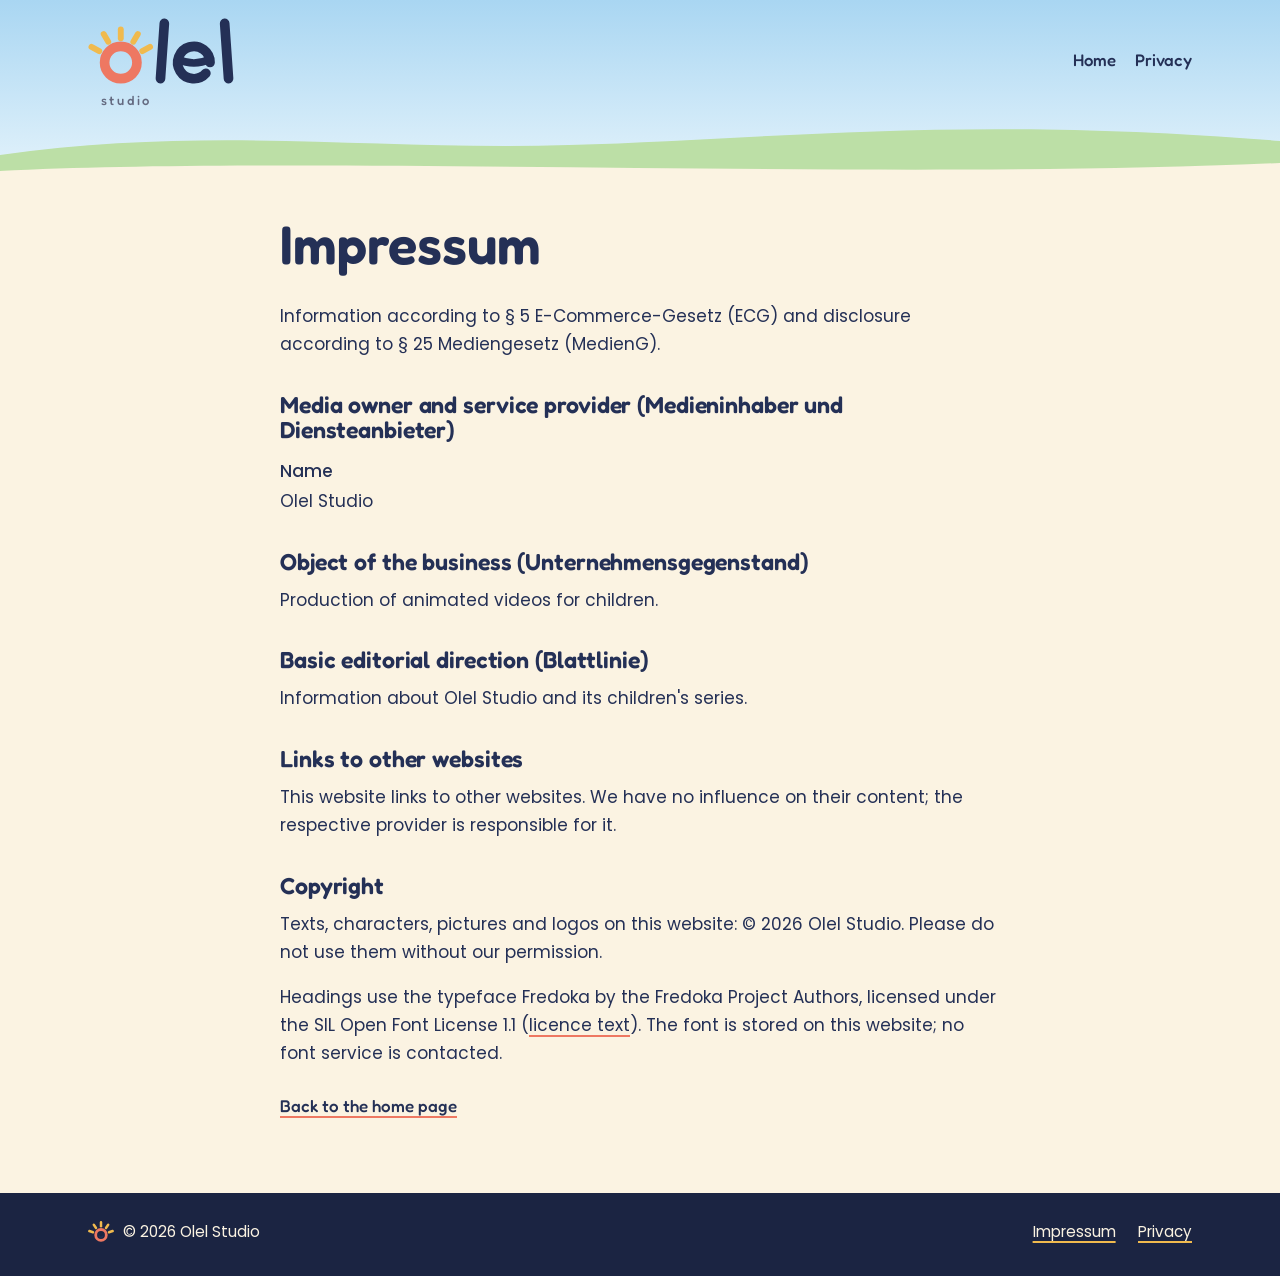
==== commit dd411d6a: "Remove the AI note from the website (owner's choice) Co-Authored-By: Claude Opus 5.5 <noreply@anthro" ====
--- a/impressum.html
+++ b/impressum.html
@@ -70,9 +70,6 @@
     <h2>Basic editorial direction <span lang="de">(Blattlinie)</span></h2>
     <p>Information about Olel Studio and its children's series.</p>
 
-    <h2>How our shows are made</h2>
-    <p>Our shows are made with AI-assisted tools. The narration voices are AI-generated.</p>
-
     <h2>Links to other websites</h2>
     <p>This website links to other websites. We have no influence on their content; the respective provider is responsible for it.</p>
 
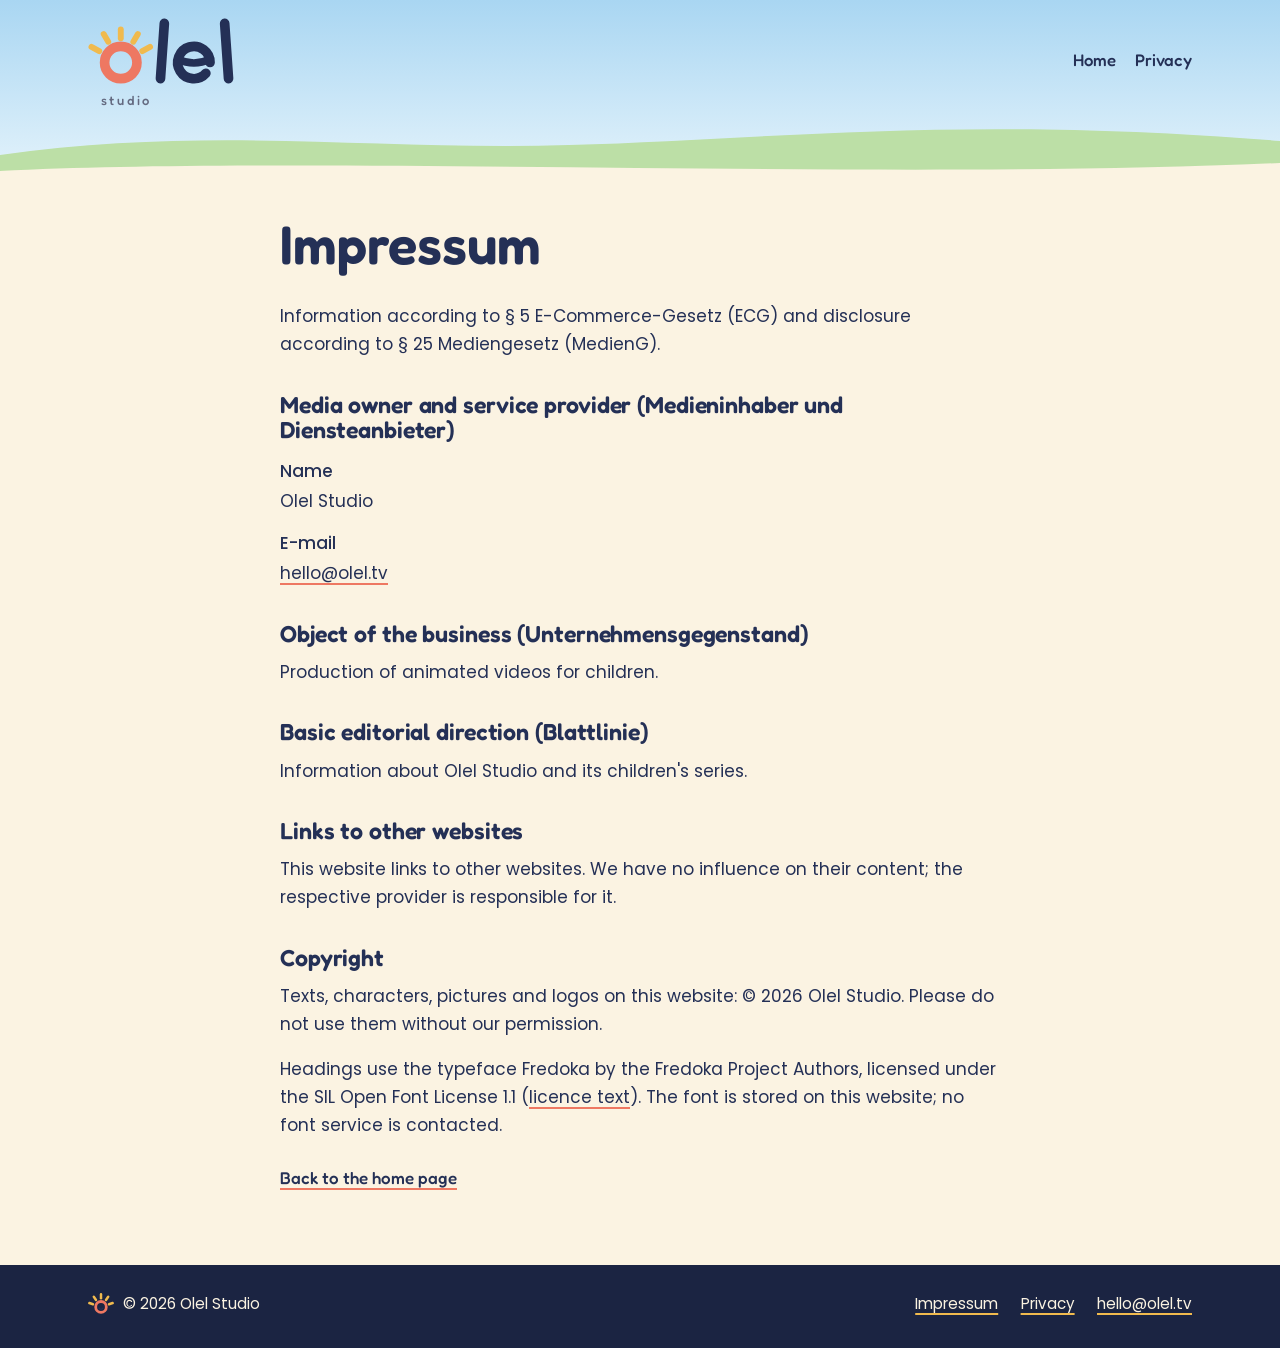
==== commit 57693888: "Add contact address hello@olel.tv Co-Authored-By: Claude Opus 5.5 <noreply@anthropic.com>" ====
--- a/impressum.html
+++ b/impressum.html
@@ -7,7 +7,7 @@
 <meta name="description" content="Impressum (legal notice) of Olel Studio according to § 5 ECG and § 25 MedienG.">
 <meta name="robots" content="index, follow">
 <meta name="theme-color" content="#FBF3E2">
-<link rel="canonical" href="https://olel.tv/impressum.html">
+<link rel="canonical" href="https://olel.tv/impressum">
 <link rel="icon" href="favicon.ico" sizes="any">
 <link rel="icon" href="assets/icon-32.png" type="image/png" sizes="32x32">
 <link rel="apple-touch-icon" href="apple-touch-icon.png">
@@ -20,7 +20,7 @@
 <div class="legal-top">
 <header class="site-header">
   <div class="wrap">
-    <a class="logo" href="index.html" aria-label="Olel Studio, home">
+    <a class="logo" href="/" aria-label="Olel Studio, home">
       <svg xmlns="http://www.w3.org/2000/svg" viewBox="4 148 695 415" aria-hidden="true" focusable="false">
         <circle cx="160" cy="360" r="77" fill="none" stroke="#EE7862" stroke-width="46"/>
         <g class="logo-rays" stroke="#F0BA4E" stroke-width="28" stroke-linecap="round">
@@ -40,8 +40,8 @@
       </svg>
     </a>
     <nav class="nav" aria-label="Main">
-      <a href="index.html">Home</a>
-      <a href="privacy.html">Privacy</a>
+      <a href="/">Home</a>
+      <a href="/privacy">Privacy</a>
     </nav>
   </div>
 </header>
@@ -57,6 +57,9 @@
     <dl>
       <dt>Name</dt>
       <dd>Olel Studio</dd>
+
+      <dt>E-mail</dt>
+      <dd><a href="mailto:hello@olel.tv">hello@olel.tv</a></dd>
 
 
 
@@ -77,7 +80,7 @@
     <p>Texts, characters, pictures and logos on this website: &copy; 2026 Olel Studio. Please do not use them without our permission.</p>
     <p>Headings use the typeface Fredoka by the Fredoka Project Authors, licensed under the SIL Open Font License 1.1 (<a href="assets/fonts/OFL.txt">licence text</a>). The font is stored on this website; no font service is contacted.</p>
 
-    <p><a class="back" href="index.html">Back to the home page</a></p>
+    <p><a class="back" href="/">Back to the home page</a></p>
   </div>
 </main>
 
@@ -85,8 +88,9 @@
   <div class="wrap">
     <p class="footer-sun"><img src="assets/olel-sun.svg" alt="" width="26" height="21"> &copy; 2026 Olel Studio</p>
     <ul>
-      <li><a href="impressum.html" aria-current="page">Impressum</a></li>
-      <li><a href="privacy.html">Privacy</a></li>
+      <li><a href="/impressum" aria-current="page">Impressum</a></li>
+      <li><a href="/privacy">Privacy</a></li>
+      <li><a href="mailto:hello@olel.tv">hello@olel.tv</a></li>
     </ul>
   </div>
 </footer>
